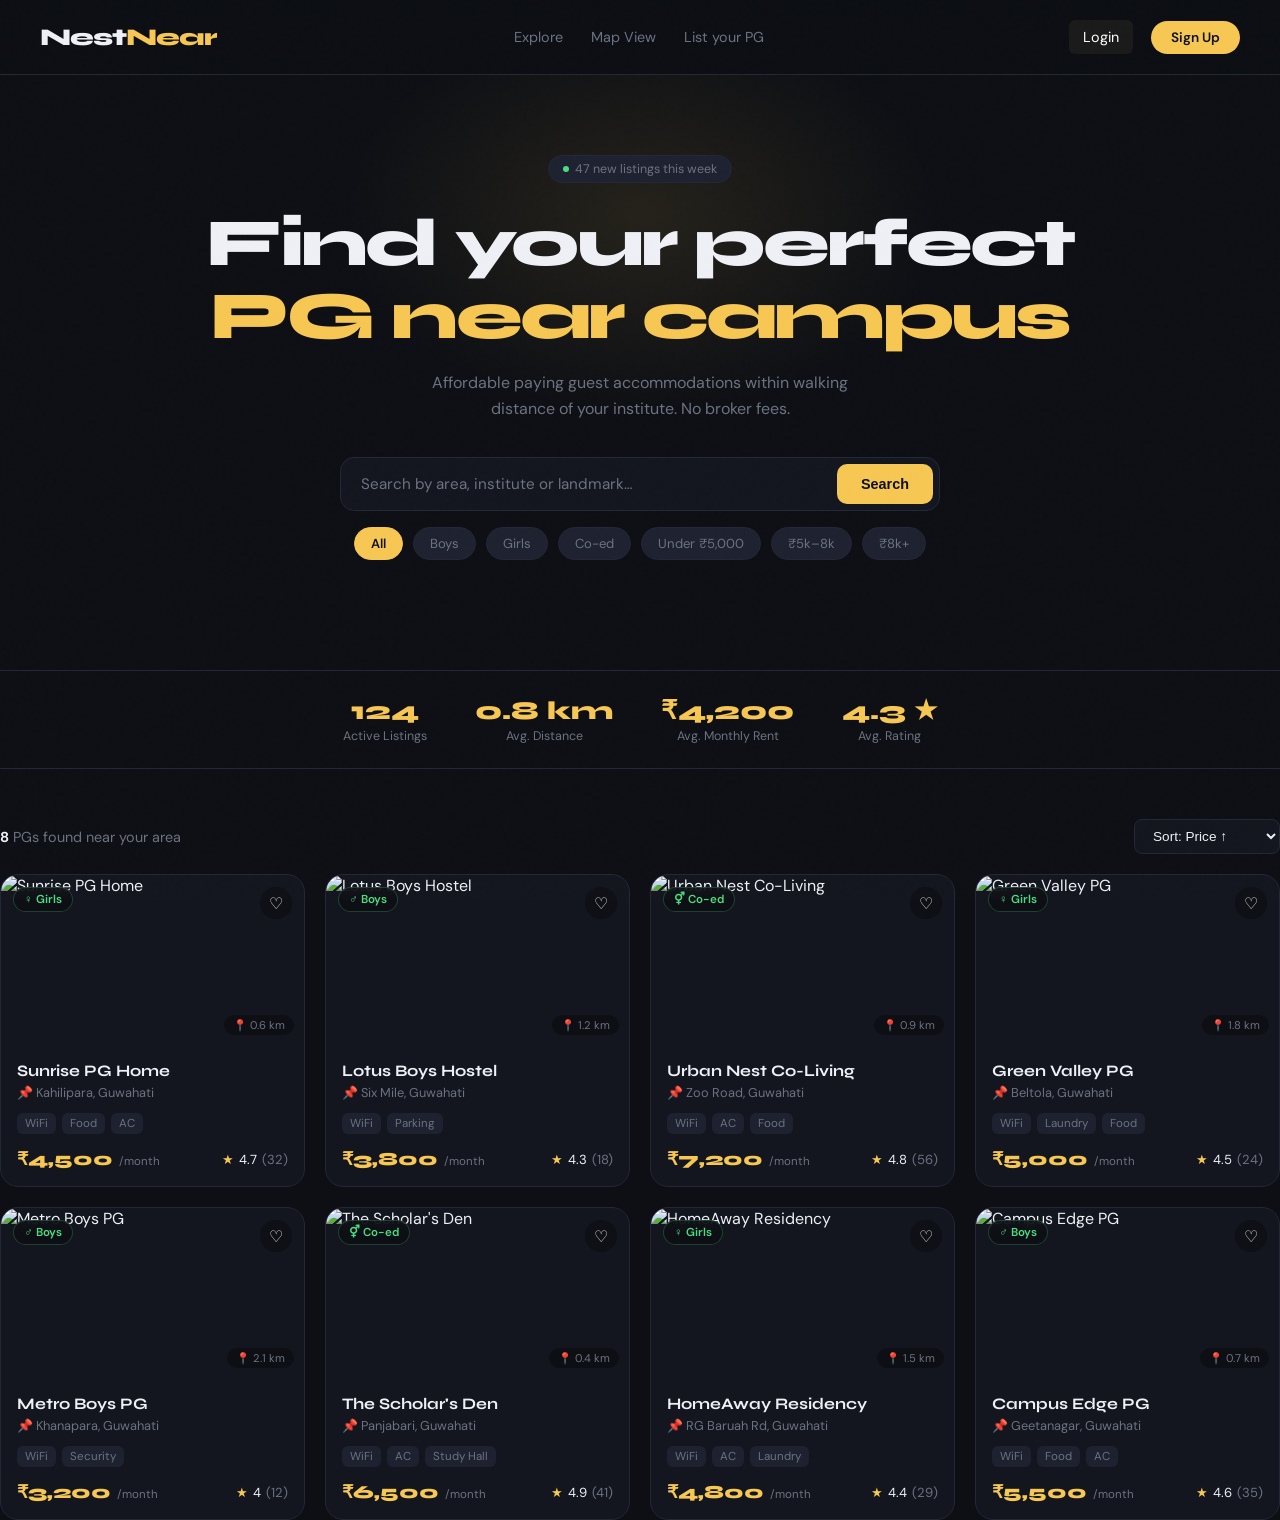
==== frontend/index.html @ 57459c99 "add frontend files" ====
<!DOCTYPE html>
<html lang="en">

<head>
  <meta charset="UTF-8" />
  <meta name="viewport" content="width=device-width, initial-scale=1.0" />
  <title>NestNear – PG Finder</title>
  <link
    href="https://fonts.googleapis.com/css2?family=Syne:wght@400;600;700;800&family=DM+Sans:wght@300;400;500&display=swap"
    rel="stylesheet" />
  <link rel="stylesheet" href="styles.css">
</head>
<link rel="stylesheet" href="https://unpkg.com/leaflet/dist/leaflet.css" />

<body>

  <!-- NAV -->
  <nav>
    <div class="logo">Nest<span>Near</span></div>
    <div class="nav-links">
      <a href="#" onclick="showListView(); return false;">Explore</a>
   <a href="#" onclick="showMapView(); return false;">Map View</a>
    <a href="create-pg.html">List your PG</a>
    </div>
    <!-- Auth section injected by JS -->
    <div id="nav-auth" class="nav-actions"></div>
  </nav>


  <!-- HERO -->
  <div class="hero">
    <div class="hero-glow"></div>
    <div class="hero-badge"><span class="dot"></span> 47 new listings this week</div>
    <h1>Find your perfect<br><em>PG near campus</em></h1>
    <p class="hero-sub">Affordable paying guest accommodations within walking distance of your institute. No broker
      fees.</p>

    <div class="search-bar">
      <input type="text" id="searchInput" placeholder="Search by area, institute or landmark…"
        oninput="filterCards()" />
      <button onclick="filterCards()">Search</button>
    </div>

    <div class="filters">
      <div class="filter-chip active" onclick="setFilter(this,'all')">All</div>
      <div class="filter-chip" onclick="setFilter(this,'boys')">Boys</div>
      <div class="filter-chip" onclick="setFilter(this,'girls')">Girls</div>
      <div class="filter-chip" onclick="setFilter(this,'co-ed')">Co-ed</div>
      <div class="filter-chip" onclick="setPriceFilter(this,'budget')">Under ₹5,000</div>
      <div class="filter-chip" onclick="setPriceFilter(this,'mid')">₹5k–8k</div>
      <div class="filter-chip" onclick="setPriceFilter(this,'premium')">₹8k+</div>
    </div>
  </div>

  <!-- STATS -->
  <div class="stats-bar">
    <div class="stat">
      <div class="stat-num">124</div>
      <div class="stat-label">Active Listings</div>
    </div>
    <div class="stat">
      <div class="stat-num">0.8 km</div>
      <div class="stat-label">Avg. Distance</div>
    </div>
    <div class="stat">
      <div class="stat-num">₹4,200</div>
      <div class="stat-label">Avg. Monthly Rent</div>
    </div>
    <div class="stat">
      <div class="stat-num">4.3 ★</div>
      <div class="stat-label">Avg. Rating</div>
    </div>
  </div>


    <!-- LISTINGS -->
    <div class="listings">
      <div class="listings-header">
        <div class="listings-count"><strong id="countLabel">8</strong> PGs found near your area</div>
        <select class="sort-select" onchange="sortCards(this.value)">
          <option value="price">Sort: Price ↑</option>
          <option value="rating">Sort: Rating ↓</option>
          <option value="distance">Sort: Distance ↑</option>
        </select>
      </div>
      <div class="grid" id="grid"></div>
    </div>
  </div>

  <!-- MODAL -->
  <div class="modal-overlay" id="modal" onclick="closeModal(event)">
    <div class="modal" id="modalContent">
      <div class="modal-hero">
        <img id="modalImg" class="modal-hero-img" src="" alt="" />
        <button class="modal-close" onclick="closeModalDirect()">✕</button>
      </div>
      <div class="modal-body">
        <div class="modal-title" id="modalName"></div>
        <div class="modal-loc" id="modalLoc"></div>
        <div class="modal-row" id="modalStats"></div>
        <div class="section-label">Amenities</div>
        <div class="amenities-grid" id="modalAmenities"></div>
        <div class="section-label">About</div>
        <p id="modalDesc" style="font-size:0.88rem;color:var(--muted);line-height:1.7;margin-bottom:22px;"></p>
        <div class="modal-cta">
          <button class="btn-primary" onclick="showToast('📞 Contact request sent!')">Contact Owner</button>
          <button class="btn-secondary" onclick="showToast('❤️ Saved to wishlist!')">Save</button>
        </div>
      </div>
    </div>
  </div>

  <!-- TOAST -->
  <div class="toast" id="toast">
    <span class="toast-icon" id="toastIcon">✅</span>
    <span id="toastMsg">Done!</span>
  </div>

  <script src="script.js"></script>
  <script src="https://unpkg.com/leaflet/dist/leaflet.js"></script>
</body>

</html>
---- frontend/styles.css ----
:root {
    --bg: #0d0f14;
    --card: #13161e;
    --card2: #181c26;
    --accent: #f7c753;
    --accent2: #ff6b4a;
    --text: #eef0f6;
    --muted: #6b7280;
    --border: #232736;
    --green: #4ade80;
    --tag-bg: #1e2230;
  }
  *, *::before, *::after { box-sizing: border-box; margin: 0; padding: 0; }
  html { scroll-behavior: smooth; }
  body {
    background: var(--bg);
    color: var(--text);
    font-family: 'DM Sans', sans-serif;
    min-height: 100vh;
    overflow-x: hidden;
  }

  /* NOISE OVERLAY */
  body::before {
    content:'';
    position: fixed;
    inset: 0;
    background-image: url("data:image/svg+xml,%3Csvg viewBox='0 0 256 256' xmlns='http://www.w3.org/2000/svg'%3E%3Cfilter id='n'%3E%3CfeTurbulence type='fractalNoise' baseFrequency='0.9' numOctaves='4' stitchTiles='stitch'/%3E%3C/filter%3E%3Crect width='100%25' height='100%25' filter='url(%23n)' opacity='0.04'/%3E%3C/svg%3E");
    pointer-events: none;
    z-index: 999;
    opacity: 0.4;
  }

  /* NAV */
  nav {
    display: flex;
    align-items: center;
    justify-content: space-between;
    padding: 20px 40px;
    border-bottom: 1px solid var(--border);
    position: sticky;
    top: 0;
    background: rgba(13,15,20,0.92);
    backdrop-filter: blur(14px);
    z-index: 100;
  }
  .logo {
    font-family: 'Syne', sans-serif;
    font-weight: 800;
    font-size: 1.5rem;
    letter-spacing: -0.04em;
  }
  .logo span { color: var(--accent); }
  .nav-links { display: flex; gap: 28px; align-items: center; }
  .nav-links a { color: var(--muted); text-decoration: none; font-size: 0.9rem; transition: color 0.2s; }
  .nav-links a:hover { color: var(--text); }
  .btn-nav {
    background: var(--accent);
    color: #0d0f14;
    padding: 8px 20px;
    border-radius: 100px;
    font-weight: 600;
    font-size: 0.85rem;
    cursor: pointer;
    border: none;
    transition: transform 0.15s, box-shadow 0.15s;
  }
  .btn-nav:hover { transform: translateY(-1px); box-shadow: 0 6px 24px rgba(247,199,83,0.3); }

  /* HERO */
  .hero {
    padding: 80px 40px 60px;
    text-align: center;
    position: relative;
  }
  .hero-glow {
    position: absolute;
    top: -60px; left: 50%;
    transform: translateX(-50%);
    width: 600px; height: 400px;
    background: radial-gradient(ellipse, rgba(247,199,83,0.1) 0%, transparent 70%);
    pointer-events: none;
  }
  .hero-badge {
    display: inline-flex;
    align-items: center;
    gap: 6px;
    background: var(--tag-bg);
    border: 1px solid var(--border);
    border-radius: 100px;
    padding: 5px 14px;
    font-size: 0.78rem;
    color: var(--muted);
    margin-bottom: 24px;
    animation: fadeUp 0.6s ease both;
  }
  .hero-badge .dot { width: 6px; height: 6px; background: var(--green); border-radius: 50%; }
  h1 {
    font-family: 'Syne', sans-serif;
    font-size: clamp(2.4rem, 6vw, 4.2rem);
    font-weight: 800;
    line-height: 1.08;
    letter-spacing: -0.04em;
    margin-bottom: 18px;
    animation: fadeUp 0.6s 0.1s ease both;
  }
  h1 em { color: var(--accent); font-style: normal; }
  .hero-sub {
    color: var(--muted);
    max-width: 480px;
    margin: 0 auto 36px;
    font-size: 1rem;
    line-height: 1.6;
    animation: fadeUp 0.6s 0.2s ease both;
  }

  /* SEARCH BAR */
  .search-bar {
    display: flex;
    gap: 0;
    max-width: 600px;
    margin: 0 auto 16px;
    background: var(--card);
    border: 1px solid var(--border);
    border-radius: 14px;
    overflow: hidden;
    animation: fadeUp 0.6s 0.3s ease both;
    box-shadow: 0 0 0 0 rgba(247,199,83,0);
    transition: box-shadow 0.3s;
  }
  .search-bar:focus-within {
    border-color: var(--accent);
    box-shadow: 0 0 0 3px rgba(247,199,83,0.15);
  }
  .search-bar input {
    flex: 1;
    background: transparent;
    border: none;
    outline: none;
    padding: 16px 20px;
    color: var(--text);
    font-family: 'DM Sans', sans-serif;
    font-size: 0.95rem;
  }
  .search-bar input::placeholder { color: var(--muted); }
  .search-bar button {
    background: var(--accent);
    border: none;
    padding: 12px 24px;
    margin: 6px;
    border-radius: 10px;
    cursor: pointer;
    font-weight: 600;
    font-size: 0.9rem;
    color: #0d0f14;
    transition: opacity 0.2s;
  }
  .search-bar button:hover { opacity: 0.85; }

  /* FILTERS */
  .filters {
    display: flex;
    gap: 10px;
    justify-content: center;
    flex-wrap: wrap;
    margin-bottom: 50px;
    animation: fadeUp 0.6s 0.4s ease both;
  }
  .filter-chip {
    background: var(--tag-bg);
    border: 1px solid var(--border);
    border-radius: 100px;
    padding: 7px 16px;
    font-size: 0.82rem;
    cursor: pointer;
    color: var(--muted);
    transition: all 0.2s;
    user-select: none;
  }
  .filter-chip:hover, .filter-chip.active {
    background: var(--accent);
    color: #0d0f14;
    border-color: var(--accent);
    font-weight: 600;
  }

  /* STATS BAR */
  .stats-bar {
    display: flex;
    justify-content: center;
    gap: 48px;
    padding: 24px 40px;
    border-top: 1px solid var(--border);
    border-bottom: 1px solid var(--border);
    margin-bottom: 50px;
    animation: fadeUp 0.6s 0.5s ease both;
  }
  .stat { text-align: center; }
  .stat-num {
    font-family: 'Syne', sans-serif;
    font-size: 1.6rem;
    font-weight: 800;
    color: var(--accent);
  }
  .stat-label { font-size: 0.78rem; color: var(--muted); margin-top: 2px; }

  /* MAIN LAYOUT */
  .main { display: flex; gap: 28px; padding: 0 40px 80px; max-width: 1300px; margin: 0 auto; }

  /* SIDEBAR */
  .sidebar {
    width: 260px;
    flex-shrink: 0;
  }
  .sidebar-card {
    background: var(--card);
    border: 1px solid var(--border);
    border-radius: 16px;
    padding: 22px;
    margin-bottom: 16px;
  }
  .sidebar-title {
    font-family: 'Syne', sans-serif;
    font-weight: 700;
    font-size: 0.85rem;
    text-transform: uppercase;
    letter-spacing: 0.08em;
    color: var(--muted);
    margin-bottom: 16px;
  }
  .range-track {
    height: 4px;
    background: var(--border);
    border-radius: 100px;
    margin: 10px 0 6px;
    position: relative;
  }
  .range-fill {
    position: absolute;
    left: 0; top: 0;
    height: 100%;
    width: 65%;
    background: var(--accent);
    border-radius: 100px;
  }
  input[type="range"] {
    width: 100%;
    accent-color: var(--accent);
    cursor: pointer;
  }
  .range-labels { display: flex; justify-content: space-between; font-size: 0.78rem; color: var(--muted); }
  .checkbox-group { display: flex; flex-direction: column; gap: 10px; }
  .check-item { display: flex; align-items: center; gap: 10px; cursor: pointer; font-size: 0.88rem; }
  .check-item input[type="checkbox"] { accent-color: var(--accent); width: 15px; height: 15px; cursor: pointer; }
  .check-item label { cursor: pointer; color: var(--text); }

  /* GRID */
  .listings { flex: 1; }
  .listings-header {
    display: flex;
    justify-content: space-between;
    align-items: center;
    margin-bottom: 20px;
  }
  .listings-count { font-size: 0.9rem; color: var(--muted); }
  .listings-count strong { color: var(--text); }
  .sort-select {
    background: var(--card);
    border: 1px solid var(--border);
    color: var(--text);
    padding: 8px 14px;
    border-radius: 8px;
    font-size: 0.85rem;
    outline: none;
    cursor: pointer;
  }

  .grid { display: grid; grid-template-columns: repeat(auto-fill, minmax(280px, 1fr)); gap: 20px; }

  /* CARDS */
  .pg-card {
    background: var(--card);
    border: 1px solid var(--border);
    border-radius: 18px;
    overflow: hidden;
    transition: transform 0.25s, border-color 0.25s, box-shadow 0.25s;
    cursor: pointer;
    animation: fadeUp 0.5s ease both;
  }
  .pg-card:hover {
    transform: translateY(-5px);
    border-color: rgba(247,199,83,0.35);
    box-shadow: 0 16px 48px rgba(0,0,0,0.4);
  }
  .card-img {
    height: 170px;
    position: relative;
    overflow: hidden;
  }
  .card-img-bg {
    width: 100%; height: 100%;
    object-fit: cover;
    transition: transform 0.4s;
  }
  .pg-card:hover .card-img-bg { transform: scale(1.06); }
  .card-badge {
    position: absolute;
    top: 12px; left: 12px;
    background: rgba(13,15,20,0.85);
    backdrop-filter: blur(6px);
    border-radius: 100px;
    padding: 4px 10px;
    font-size: 0.72rem;
    font-weight: 600;
    color: var(--green);
    border: 1px solid rgba(74,222,128,0.25);
  }
  .card-save {
    position: absolute;
    top: 12px; right: 12px;
    width: 32px; height: 32px;
    background: rgba(13,15,20,0.75);
    backdrop-filter: blur(6px);
    border-radius: 50%;
    display: flex; align-items: center; justify-content: center;
    font-size: 1rem;
    cursor: pointer;
    transition: background 0.2s, transform 0.2s;
  }
  .card-save:hover { background: var(--accent); transform: scale(1.1); }
  .card-dist {
    position: absolute;
    bottom: 10px; right: 10px;
    background: rgba(13,15,20,0.85);
    border-radius: 100px;
    padding: 3px 9px;
    font-size: 0.7rem;
    color: var(--muted);
  }
  .card-body { padding: 16px; }
  .card-name {
    font-family: 'Syne', sans-serif;
    font-weight: 700;
    font-size: 1rem;
    margin-bottom: 4px;
    white-space: nowrap;
    overflow: hidden;
    text-overflow: ellipsis;
  }
  .card-location { font-size: 0.8rem; color: var(--muted); margin-bottom: 12px; }
  .card-tags { display: flex; flex-wrap: wrap; gap: 6px; margin-bottom: 14px; }
  .tag {
    background: var(--tag-bg);
    border-radius: 6px;
    padding: 3px 8px;
    font-size: 0.72rem;
    color: var(--muted);
  }
  .card-footer { display: flex; align-items: center; justify-content: space-between; }
  .price {
    font-family: 'Syne', sans-serif;
    font-weight: 800;
    font-size: 1.15rem;
    color: var(--accent);
  }
  .price span { font-size: 0.72rem; font-weight: 400; color: var(--muted); font-family: 'DM Sans', sans-serif; }
  .rating { display: flex; align-items: center; gap: 5px; font-size: 0.82rem; }
  .stars { color: var(--accent); }

  /* MODAL */
  .modal-overlay {
    display: none;
    position: fixed; inset: 0;
    background: rgba(0,0,0,0.75);
    backdrop-filter: blur(8px);
    z-index: 200;
    align-items: center;
    justify-content: center;
    padding: 20px;
  }
  .modal-overlay.open { display: flex; }
  .modal {
    background: var(--card2);
    border: 1px solid var(--border);
    border-radius: 24px;
    max-width: 680px;
    width: 100%;
    max-height: 90vh;
    overflow-y: auto;
    animation: scaleIn 0.25s ease both;
  }
  .modal-hero {
    height: 240px;
    position: relative;
    overflow: hidden;
    border-radius: 24px 24px 0 0;
  }
  .modal-hero-img { width: 100%; height: 100%; object-fit: cover; }
  .modal-close {
    position: absolute; top: 16px; right: 16px;
    background: rgba(0,0,0,0.6);
    border: none; color: white;
    width: 36px; height: 36px;
    border-radius: 50%;
    cursor: pointer;
    font-size: 1.1rem;
    display: flex; align-items: center; justify-content: center;
    transition: background 0.2s;
  }
  .modal-close:hover { background: var(--accent2); }
  .modal-body { padding: 28px; }
  .modal-title { font-family: 'Syne', sans-serif; font-weight: 800; font-size: 1.5rem; margin-bottom: 6px; }
  .modal-loc { color: var(--muted); font-size: 0.9rem; margin-bottom: 20px; }
  .modal-row { display: flex; gap: 16px; margin-bottom: 24px; flex-wrap: wrap; }
  .modal-stat {
    background: var(--tag-bg);
    border: 1px solid var(--border);
    border-radius: 12px;
    padding: 14px 18px;
    flex: 1; min-width: 100px;
    text-align: center;
  }
  .modal-stat-val { font-family: 'Syne', sans-serif; font-weight: 700; font-size: 1.1rem; color: var(--accent); }
  .modal-stat-key { font-size: 0.75rem; color: var(--muted); margin-top: 3px; }
  .section-label { font-family: 'Syne', sans-serif; font-size: 0.82rem; font-weight: 700; letter-spacing: 0.07em; text-transform: uppercase; color: var(--muted); margin-bottom: 12px; }
  .amenities-grid { display: flex; flex-wrap: wrap; gap: 8px; margin-bottom: 24px; }
  .amenity {
    background: var(--tag-bg);
    border: 1px solid var(--border);
    border-radius: 8px;
    padding: 6px 12px;
    font-size: 0.82rem;
    display: flex; align-items: center; gap: 6px;
  }
  .modal-cta {
    display: flex; gap: 12px; margin-top: 8px;
  }
  .btn-primary {
    flex: 1;
    background: var(--accent);
    color: #0d0f14;
    border: none;
    padding: 14px;
    border-radius: 12px;
    font-weight: 700;
    font-size: 0.95rem;
    cursor: pointer;
    font-family: 'Syne', sans-serif;
    transition: opacity 0.2s, transform 0.15s;
  }
  .btn-primary:hover { opacity: 0.88; transform: translateY(-1px); }
  .btn-secondary {
    background: transparent;
    border: 1px solid var(--border);
    color: var(--text);
    padding: 14px 20px;
    border-radius: 12px;
    cursor: pointer;
    font-size: 0.9rem;
    transition: border-color 0.2s;
  }
  .btn-secondary:hover { border-color: var(--accent); }

  /* TOAST */
  .toast {
    position: fixed;
    bottom: 30px; right: 30px;
    background: var(--card);
    border: 1px solid var(--border);
    border-radius: 12px;
    padding: 14px 20px;
    font-size: 0.88rem;
    display: flex; align-items: center; gap: 10px;
    z-index: 500;
    transform: translateY(80px);
    opacity: 0;
    transition: all 0.35s cubic-bezier(0.34,1.56,0.64,1);
    pointer-events: none;
  }
  .toast.show { transform: translateY(0); opacity: 1; }
  .toast-icon { font-size: 1.1rem; }

  /* ANIMATIONS */
  @keyframes fadeUp {
    from { opacity: 0; transform: translateY(22px); }
    to { opacity: 1; transform: translateY(0); }
  }
  @keyframes scaleIn {
    from { opacity: 0; transform: scale(0.93); }
    to { opacity: 1; transform: scale(1); }
  }

  /* MOBILE */
  @media(max-width: 768px) {
    nav { padding: 14px 20px; }
    .hero { padding: 50px 20px 40px; }
    .stats-bar { gap: 24px; padding: 20px; }
    .main { flex-direction: column; padding: 0 20px 60px; }
    .sidebar { width: 100%; }
    .grid { grid-template-columns: 1fr; }
    .nav-links { display: none; }
  }
  .auth-container {
  width: 300px;
  margin: 100px auto;
  padding: 20px;
  background: #111;
  border-radius: 10px;
  color: white;
  text-align: center;
}

.auth-container input {
  width: 90%;
  padding: 8px;
  margin: 5px 0;
}

.auth-container button {
  padding: 10px;
  width: 100%;
  background: gold;
  border: none;
  cursor: pointer;
}

.nav-actions a,
.nav-actions button {
  background: #1a1a1a;
  color: white;
  padding: 8px 14px;
  margin-left: 8px;
  border-radius: 6px;
  text-decoration: none;
  border: none;
  cursor: pointer;
}

.nav-actions button:hover,
.nav-actions a:hover {
  background: #333;
}
/* ─── Navbar Auth ────────────────────────────────────────────── */
.nav-actions {
  display: flex;
  align-items: center;
  gap: 10px;
}

/* Ghost "Login" button — matches Explore / Map View link style but with a border */
.btn-nav-ghost {
  color: var(--muted);
  text-decoration: none;
  font-size: 0.9rem;
  padding: 8px 16px;
  border-radius: 100px;
  border: 1px solid var(--border);
  transition: color 0.2s, border-color 0.2s;
}
.btn-nav-ghost:hover {
  color: var(--text);
  border-color: var(--muted);
}

/* Solid "Sign Up" button — same as .btn-nav */
.nav-actions .btn-nav {
  background: var(--accent);
  color: #0d0f14;
  padding: 8px 20px;
  border-radius: 100px;
  font-weight: 600;
  font-size: 0.85rem;
  cursor: pointer;
  border: none;
  text-decoration: none;
  display: inline-flex;
  align-items: center;
  transition: transform 0.15s, box-shadow 0.15s, opacity 0.2s;
}
.nav-actions .btn-nav:hover {
  transform: translateY(-1px);
  box-shadow: 0 6px 24px rgba(247,199,83,0.3);
  opacity: 0.92;
}

/* Logged-in user pill */
.nav-user {
  display: flex;
  align-items: center;
  gap: 10px;
}

.nav-avatar {
  width: 32px;
  height: 32px;
  border-radius: 50%;
  background: var(--accent);
  color: #0d0f14;
  font-family: 'Syne', sans-serif;
  font-weight: 800;
  font-size: 0.85rem;
  display: flex;
  align-items: center;
  justify-content: center;
  flex-shrink: 0;
}

.nav-username {
  font-size: 0.88rem;
  color: var(--text);
  max-width: 120px;
  white-space: nowrap;
  overflow: hidden;
  text-overflow: ellipsis;
}

.btn-logout {
  background: transparent;
  border: 1px solid var(--border);
  color: var(--muted);
  padding: 7px 14px;
  border-radius: 100px;
  font-size: 0.82rem;
  cursor: pointer;
  font-family: 'DM Sans', sans-serif;
  transition: border-color 0.2s, color 0.2s;
}
.btn-logout:hover {
  border-color: var(--accent2);
  color: var(--accent2);
}

/* Hide username on small screens, keep avatar + logout */
@media (max-width: 768px) {
  .nav-username { display: none; }
  .btn-nav-ghost { display: none; }
}
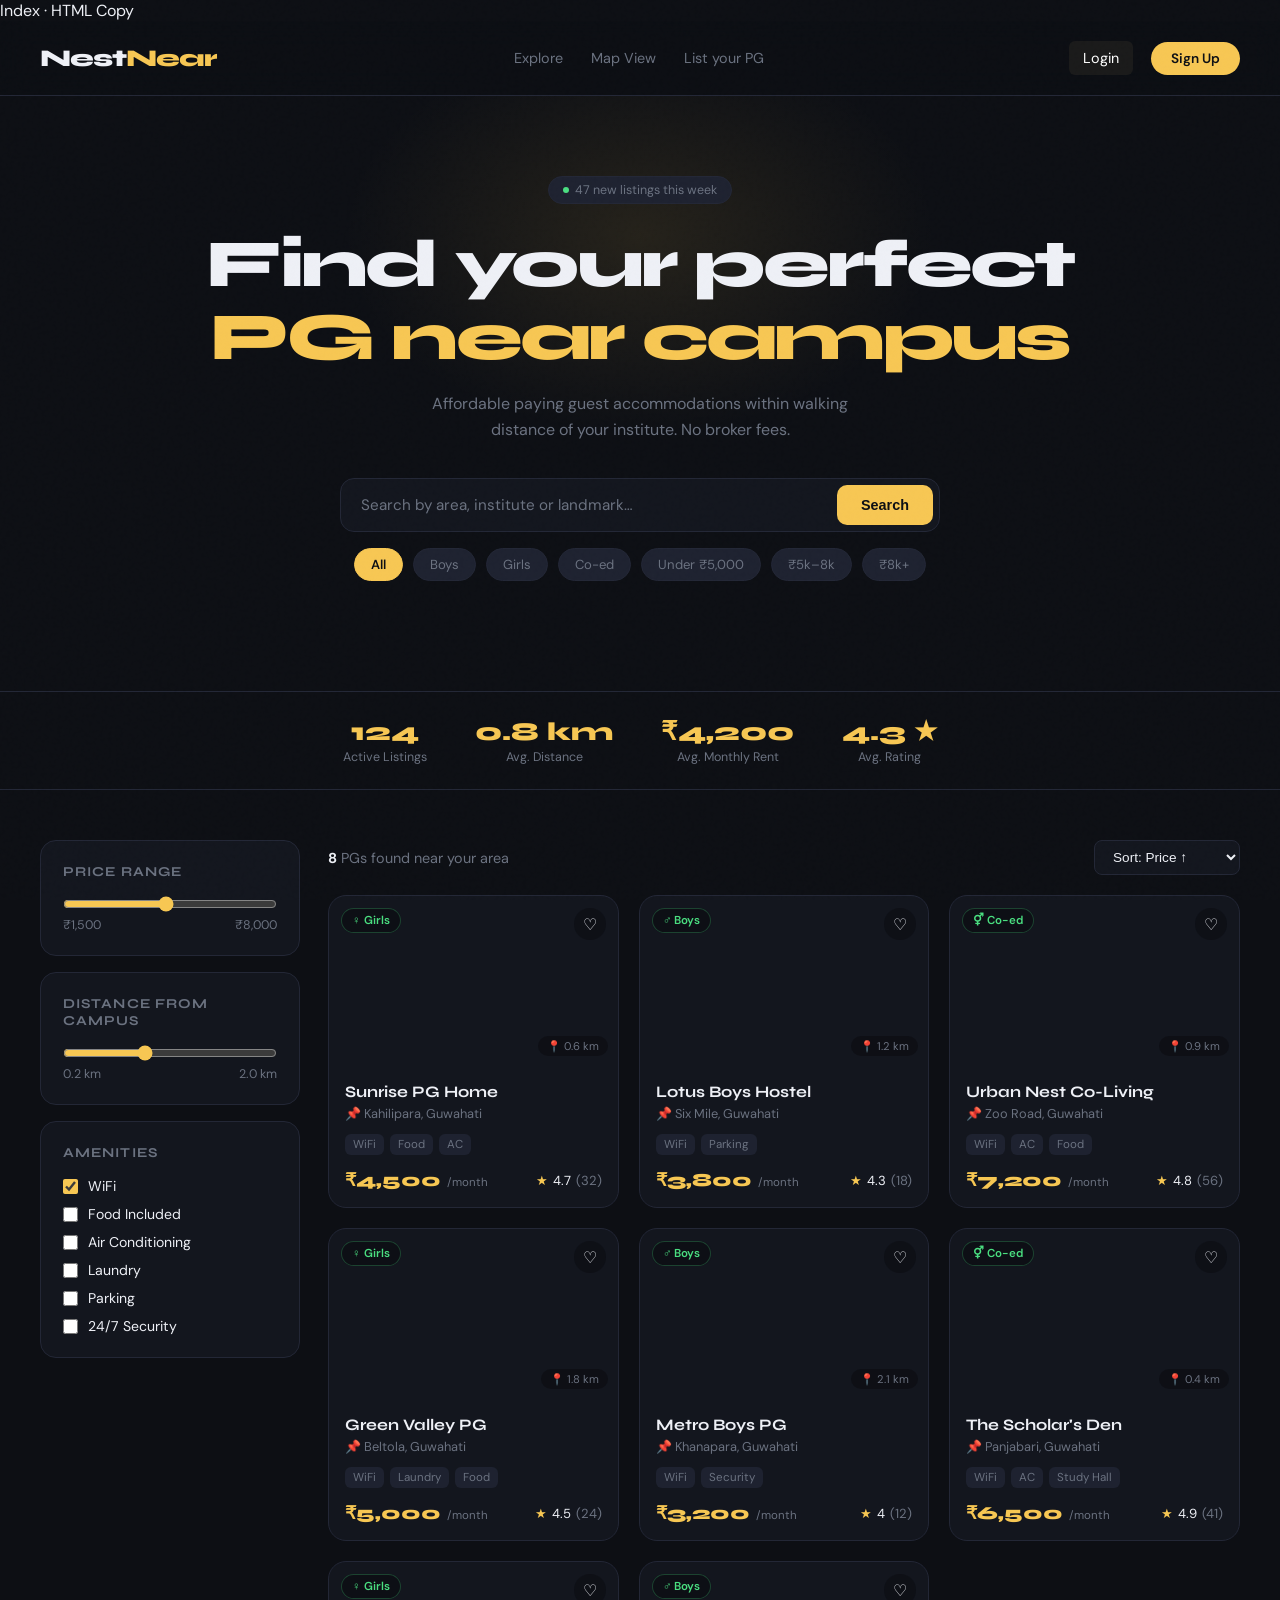
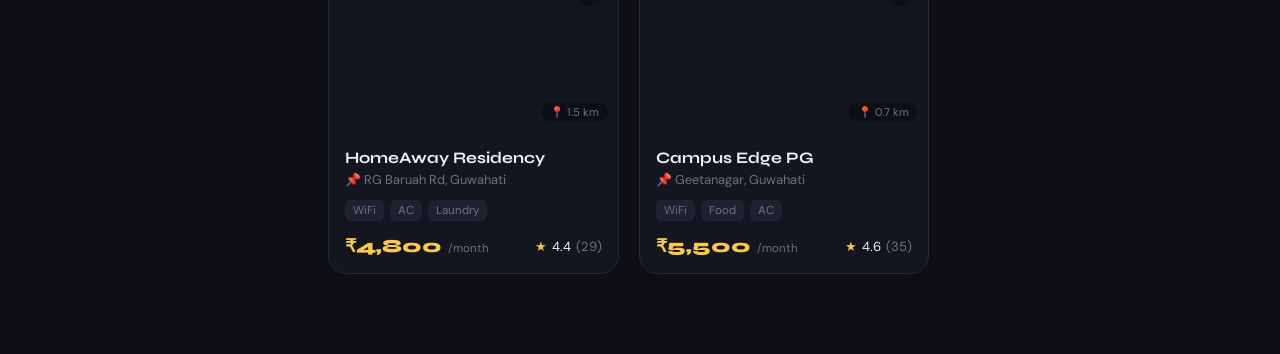
==== commit f469f155: "Update index.html" ====
--- a/frontend/index.html
+++ b/frontend/index.html
@@ -1,46 +1,45 @@
+<!DOCTYPE html>
+Index · HTML
+Copy
+
 <!DOCTYPE html>
 <html lang="en">
-
+ 
 <head>
   <meta charset="UTF-8" />
   <meta name="viewport" content="width=device-width, initial-scale=1.0" />
   <title>NestNear – PG Finder</title>
-  <link
-    href="https://fonts.googleapis.com/css2?family=Syne:wght@400;600;700;800&family=DM+Sans:wght@300;400;500&display=swap"
-    rel="stylesheet" />
+  <link href="https://fonts.googleapis.com/css2?family=Syne:wght@400;600;700;800&family=DM+Sans:wght@300;400;500&display=swap" rel="stylesheet" />
   <link rel="stylesheet" href="styles.css">
+  <!-- Leaflet CSS must be in <head> -->
+  <link rel="stylesheet" href="https://unpkg.com/leaflet/dist/leaflet.css" />
 </head>
-<link rel="stylesheet" href="https://unpkg.com/leaflet/dist/leaflet.css" />
-
+ 
 <body>
-
+ 
   <!-- NAV -->
   <nav>
     <div class="logo">Nest<span>Near</span></div>
     <div class="nav-links">
       <a href="#" onclick="showListView(); return false;">Explore</a>
-   <a href="#" onclick="showMapView(); return false;">Map View</a>
-    <a href="create-pg.html">List your PG</a>
+      <a href="#" onclick="showMapView(); return false;">Map View</a>
+      <a href="create-pg.html">List your PG</a>
     </div>
-    <!-- Auth section injected by JS -->
     <div id="nav-auth" class="nav-actions"></div>
   </nav>
-
-
+ 
   <!-- HERO -->
-  <div class="hero">
+  <div class="hero" id="heroSection">
     <div class="hero-glow"></div>
     <div class="hero-badge"><span class="dot"></span> 47 new listings this week</div>
     <h1>Find your perfect<br><em>PG near campus</em></h1>
-    <p class="hero-sub">Affordable paying guest accommodations within walking distance of your institute. No broker
-      fees.</p>
-
+    <p class="hero-sub">Affordable paying guest accommodations within walking distance of your institute. No broker fees.</p>
+ 
     <div class="search-bar">
-      <input type="text" id="searchInput" placeholder="Search by area, institute or landmark…"
-        oninput="filterCards()" />
+      <input type="text" id="searchInput" placeholder="Search by area, institute or landmark…" oninput="filterCards()" />
       <button onclick="filterCards()">Search</button>
     </div>
-
+ 
     <div class="filters">
       <div class="filter-chip active" onclick="setFilter(this,'all')">All</div>
       <div class="filter-chip" onclick="setFilter(this,'boys')">Boys</div>
@@ -51,28 +50,42 @@
       <div class="filter-chip" onclick="setPriceFilter(this,'premium')">₹8k+</div>
     </div>
   </div>
-
+ 
   <!-- STATS -->
-  <div class="stats-bar">
-    <div class="stat">
-      <div class="stat-num">124</div>
-      <div class="stat-label">Active Listings</div>
-    </div>
-    <div class="stat">
-      <div class="stat-num">0.8 km</div>
-      <div class="stat-label">Avg. Distance</div>
-    </div>
-    <div class="stat">
-      <div class="stat-num">₹4,200</div>
-      <div class="stat-label">Avg. Monthly Rent</div>
-    </div>
-    <div class="stat">
-      <div class="stat-num">4.3 ★</div>
-      <div class="stat-label">Avg. Rating</div>
-    </div>
+  <div class="stats-bar" id="statsSection">
+    <div class="stat"><div class="stat-num">124</div><div class="stat-label">Active Listings</div></div>
+    <div class="stat"><div class="stat-num">0.8 km</div><div class="stat-label">Avg. Distance</div></div>
+    <div class="stat"><div class="stat-num">₹4,200</div><div class="stat-label">Avg. Monthly Rent</div></div>
+    <div class="stat"><div class="stat-num">4.3 ★</div><div class="stat-label">Avg. Rating</div></div>
   </div>
-
-
+ 
+  <!-- MAIN -->
+  <div class="main" id="mainSection">
+    <!-- SIDEBAR -->
+    <aside class="sidebar">
+      <div class="sidebar-card">
+        <div class="sidebar-title">Price Range</div>
+        <input type="range" min="1500" max="15000" value="8000" oninput="updateRange(this)" />
+        <div class="range-labels"><span>₹1,500</span><span id="rangeVal">₹8,000</span></div>
+      </div>
+      <div class="sidebar-card">
+        <div class="sidebar-title">Distance from Campus</div>
+        <input type="range" min="0.2" max="5" step="0.1" value="2" oninput="updateDist(this)" />
+        <div class="range-labels"><span>0.2 km</span><span id="distVal">2.0 km</span></div>
+      </div>
+      <div class="sidebar-card">
+        <div class="sidebar-title">Amenities</div>
+        <div class="checkbox-group">
+          <div class="check-item"><input type="checkbox" id="wifi" checked /><label for="wifi">WiFi</label></div>
+          <div class="check-item"><input type="checkbox" id="food" /><label for="food">Food Included</label></div>
+          <div class="check-item"><input type="checkbox" id="ac" /><label for="ac">Air Conditioning</label></div>
+          <div class="check-item"><input type="checkbox" id="laundry" /><label for="laundry">Laundry</label></div>
+          <div class="check-item"><input type="checkbox" id="parking" /><label for="parking">Parking</label></div>
+          <div class="check-item"><input type="checkbox" id="security" /><label for="security">24/7 Security</label></div>
+        </div>
+      </div>
+    </aside>
+ 
     <!-- LISTINGS -->
     <div class="listings">
       <div class="listings-header">
@@ -86,7 +99,10 @@
       <div class="grid" id="grid"></div>
     </div>
   </div>
-
+ 
+  <!-- MAP VIEW — hidden by default -->
+  <div id="map" style="display:none; height:calc(100vh - 70px); width:100%;"></div>
+ 
   <!-- MODAL -->
   <div class="modal-overlay" id="modal" onclick="closeModal(event)">
     <div class="modal" id="modalContent">
@@ -102,22 +118,23 @@
         <div class="amenities-grid" id="modalAmenities"></div>
         <div class="section-label">About</div>
         <p id="modalDesc" style="font-size:0.88rem;color:var(--muted);line-height:1.7;margin-bottom:22px;"></p>
-        <div class="modal-cta">
+        <div class="modal-cta" id="modalCta">
           <button class="btn-primary" onclick="showToast('📞 Contact request sent!')">Contact Owner</button>
           <button class="btn-secondary" onclick="showToast('❤️ Saved to wishlist!')">Save</button>
         </div>
       </div>
     </div>
   </div>
-
+ 
   <!-- TOAST -->
   <div class="toast" id="toast">
     <span class="toast-icon" id="toastIcon">✅</span>
     <span id="toastMsg">Done!</span>
   </div>
-
+ 
+  <!-- Leaflet JS must load BEFORE script.js -->
+  <script src="https://unpkg.com/leaflet/dist/leaflet.js"></script>
   <script src="script.js"></script>
-  <script src="https://unpkg.com/leaflet/dist/leaflet.js"></script>
 </body>
-
+ 
 </html>
--- a/frontend/styles.css
+++ b/frontend/styles.css
@@ -539,99 +539,496 @@
 .nav-actions button:hover,
 .nav-actions a:hover {
   background: #333;
-}
-/* ─── Navbar Auth ────────────────────────────────────────────── */
-.nav-actions {
-  display: flex;
-  align-items: center;
-  gap: 10px;
-}
-
-/* Ghost "Login" button — matches Explore / Map View link style but with a border */
-.btn-nav-ghost {
-  color: var(--muted);
-  text-decoration: none;
-  font-size: 0.9rem;
-  padding: 8px 16px;
-  border-radius: 100px;
-  border: 1px solid var(--border);
-  transition: color 0.2s, border-color 0.2s;
-}
-.btn-nav-ghost:hover {
-  color: var(--text);
-  border-color: var(--muted);
-}
-
-/* Solid "Sign Up" button — same as .btn-nav */
-.nav-actions .btn-nav {
-  background: var(--accent);
-  color: #0d0f14;
-  padding: 8px 20px;
-  border-radius: 100px;
-  font-weight: 600;
-  font-size: 0.85rem;
-  cursor: pointer;
-  border: none;
-  text-decoration: none;
-  display: inline-flex;
-  align-items: center;
-  transition: transform 0.15s, box-shadow 0.15s, opacity 0.2s;
-}
-.nav-actions .btn-nav:hover {
-  transform: translateY(-1px);
-  box-shadow: 0 6px 24px rgba(247,199,83,0.3);
-  opacity: 0.92;
-}
-
-/* Logged-in user pill */
-.nav-user {
-  display: flex;
-  align-items: center;
-  gap: 10px;
-}
-
-.nav-avatar {
-  width: 32px;
-  height: 32px;
-  border-radius: 50%;
-  background: var(--accent);
-  color: #0d0f14;
-  font-family: 'Syne', sans-serif;
-  font-weight: 800;
-  font-size: 0.85rem;
-  display: flex;
-  align-items: center;
-  justify-content: center;
-  flex-shrink: 0;
-}
-
-.nav-username {
-  font-size: 0.88rem;
-  color: var(--text);
-  max-width: 120px;
-  white-space: nowrap;
-  overflow: hidden;
-  text-overflow: ellipsis;
-}
-
-.btn-logout {
-  background: transparent;
-  border: 1px solid var(--border);
-  color: var(--muted);
-  padding: 7px 14px;
-  border-radius: 100px;
-  font-size: 0.82rem;
-  cursor: pointer;
-  font-family: 'DM Sans', sans-serif;
-  transition: border-color 0.2s, color 0.2s;
-}
-.btn-logout:hover {
-  border-color: var(--accent2);
-  color: var(--accent2);
-}
-
-/* Hide username on small screens, keep avatar + logout */
-@media (max-width: 768px) {
-  .nav-username { display: none; }
-  .btn-nav-ghost { display: none; }
-}
+}
+/* ─── Navbar Auth ────────────────────────────────────────────── */
+.nav-actions {
+  display: flex;
+  align-items: center;
+  gap: 10px;
+}
+
+/* Ghost "Login" button — matches Explore / Map View link style but with a border */
+.btn-nav-ghost {
+  color: var(--muted);
+  text-decoration: none;
+  font-size: 0.9rem;
+  padding: 8px 16px;
+  border-radius: 100px;
+  border: 1px solid var(--border);
+  transition: color 0.2s, border-color 0.2s;
+}
+.btn-nav-ghost:hover {
+  color: var(--text);
+  border-color: var(--muted);
+}
+
+/* Solid "Sign Up" button — same as .btn-nav */
+.nav-actions .btn-nav {
+  background: var(--accent);
+  color: #0d0f14;
+  padding: 8px 20px;
+  border-radius: 100px;
+  font-weight: 600;
+  font-size: 0.85rem;
+  cursor: pointer;
+  border: none;
+  text-decoration: none;
+  display: inline-flex;
+  align-items: center;
+  transition: transform 0.15s, box-shadow 0.15s, opacity 0.2s;
+}
+.nav-actions .btn-nav:hover {
+  transform: translateY(-1px);
+  box-shadow: 0 6px 24px rgba(247,199,83,0.3);
+  opacity: 0.92;
+}
+
+/* Logged-in user pill */
+.nav-user {
+  display: flex;
+  align-items: center;
+  gap: 10px;
+}
+
+.nav-avatar {
+  width: 32px;
+  height: 32px;
+  border-radius: 50%;
+  background: var(--accent);
+  color: #0d0f14;
+  font-family: 'Syne', sans-serif;
+  font-weight: 800;
+  font-size: 0.85rem;
+  display: flex;
+  align-items: center;
+  justify-content: center;
+  flex-shrink: 0;
+}
+
+.nav-username {
+  font-size: 0.88rem;
+  color: var(--text);
+  max-width: 120px;
+  white-space: nowrap;
+  overflow: hidden;
+  text-overflow: ellipsis;
+}
+
+.btn-logout {
+  background: transparent;
+  border: 1px solid var(--border);
+  color: var(--muted);
+  padding: 7px 14px;
+  border-radius: 100px;
+  font-size: 0.82rem;
+  cursor: pointer;
+  font-family: 'DM Sans', sans-serif;
+  transition: border-color 0.2s, color 0.2s;
+}
+.btn-logout:hover {
+  border-color: var(--accent2);
+  color: var(--accent2);
+}
+
+/* Hide username on small screens, keep avatar + logout */
+@media (max-width: 768px) {
+  .nav-username { display: none; }
+  .btn-nav-ghost { display: none; }
+}
+/* ── Page layout ── */
+    .create-page {
+      min-height: 100vh;
+      padding: 48px 20px 80px;
+      display: flex;
+      flex-direction: column;
+      align-items: center;
+      position: relative;
+    }
+
+    /* Ambient accent glow */
+    .create-page::before {
+      content: '';
+      position: fixed;
+      top: 0; left: 50%;
+      transform: translateX(-50%);
+      width: 700px; height: 400px;
+      background: radial-gradient(ellipse, rgba(247,199,83,0.07) 0%, transparent 70%);
+      pointer-events: none;
+      z-index: 0;
+    }
+
+    /* ── Page header ── */
+    .page-header {
+      text-align: center;
+      margin-bottom: 40px;
+      position: relative;
+      z-index: 1;
+      animation: fadeUp 0.5s ease both;
+    }
+
+    .page-badge {
+      display: inline-flex;
+      align-items: center;
+      gap: 6px;
+      background: var(--tag-bg);
+      border: 1px solid var(--border);
+      border-radius: 100px;
+      padding: 5px 14px;
+      font-size: 0.78rem;
+      color: var(--muted);
+      margin-bottom: 18px;
+    }
+    .page-badge .dot { width: 6px; height: 6px; background: var(--accent); border-radius: 50%; }
+
+    .page-title {
+      font-family: 'Syne', sans-serif;
+      font-weight: 800;
+      font-size: clamp(1.9rem, 4vw, 2.8rem);
+      letter-spacing: -0.04em;
+      line-height: 1.1;
+      margin-bottom: 10px;
+    }
+    .page-title em { color: var(--accent); font-style: normal; }
+
+    .page-sub {
+      color: var(--muted);
+      font-size: 0.95rem;
+      line-height: 1.6;
+    }
+
+    /* ── Form card ── */
+    .form-card {
+      background: var(--card);
+      border: 1px solid var(--border);
+      border-radius: 24px;
+      padding: 40px 44px;
+      width: 100%;
+      max-width: 680px;
+      position: relative;
+      z-index: 1;
+      animation: scaleIn 0.4s ease both;
+    }
+
+    /* ── Section dividers ── */
+    .form-section {
+      margin-bottom: 32px;
+    }
+    .form-section-label {
+      font-family: 'Syne', sans-serif;
+      font-size: 0.75rem;
+      font-weight: 700;
+      letter-spacing: 0.1em;
+      text-transform: uppercase;
+      color: var(--muted);
+      margin-bottom: 18px;
+      padding-bottom: 10px;
+      border-bottom: 1px solid var(--border);
+    }
+
+    /* ── Field groups ── */
+    .form-row {
+      display: grid;
+      grid-template-columns: 1fr 1fr;
+      gap: 16px; 
+    }
+
+    .form-group {
+      margin-bottom: 18px;
+    }
+    .form-group:last-child { margin-bottom: 0; }
+
+    .form-label {
+      display: block;
+      font-family: 'Syne', sans-serif;
+      font-size: 0.75rem;
+      font-weight: 600;
+      color: var(--muted);
+      text-transform: uppercase;
+      letter-spacing: 0.07em;
+      margin-bottom: 8px;
+    }
+
+    .form-input,
+    .form-select,
+    .form-textarea {
+      width: 100%;
+      background: var(--card2);
+      border: 1px solid var(--border);
+      border-radius: 12px;
+      padding: 13px 16px;
+      color: var(--text);
+      font-family: 'DM Sans', sans-serif;
+      font-size: 0.95rem;
+      outline: none;
+      transition: border-color 0.25s, box-shadow 0.25s;
+      appearance: none;
+      -webkit-appearance: none;
+    }
+    .form-input::placeholder,
+    .form-textarea::placeholder { color: var(--muted); }
+    .form-input:focus,
+    .form-select:focus,
+    .form-textarea:focus {
+      border-color: var(--accent);
+      box-shadow: 0 0 0 3px rgba(247,199,83,0.12);
+    }
+
+    /* Select with custom arrow */
+    .select-wrap {
+      position: relative;
+    }
+    .select-wrap::after {
+      content: '▾';
+      position: absolute;
+      right: 14px; top: 50%;
+      transform: translateY(-50%);
+      color: var(--muted);
+      font-size: 0.85rem;
+      pointer-events: none;
+    }
+    .form-select {
+      cursor: pointer;
+      padding-right: 38px;
+    }
+    .form-select option { background: var(--card2); }
+
+    /* Textarea */
+    .form-textarea {
+      resize: vertical;
+      min-height: 110px;
+      line-height: 1.6;
+    }
+
+    /* Input with prefix icon */
+    .input-wrap {
+      position: relative;
+    }
+    .input-prefix {
+      position: absolute;
+      left: 14px; top: 50%;
+      transform: translateY(-50%);
+      color: var(--muted);
+      font-size: 0.9rem;
+      pointer-events: none;
+    }
+    .input-wrap .form-input { padding-left: 32px; }
+
+    /* Validation error */
+    .error-msg {
+      color: #ff6b4a;
+      font-size: 0.8rem;
+      margin-top: 5px;
+      display: none;
+    }
+    .error-msg.show { display: block; }
+
+    /* ── Gender pills ── */
+    .gender-group {
+      display: flex;
+      gap: 10px;
+    }
+    .gender-pill {
+      flex: 1;
+      text-align: center;
+      padding: 11px 8px;
+      border: 1px solid var(--border);
+      border-radius: 12px;
+      cursor: pointer;
+      font-size: 0.88rem;
+      color: var(--muted);
+      background: var(--card2);
+      transition: all 0.2s;
+      user-select: none;
+    }
+    .gender-pill:hover { border-color: var(--muted); color: var(--text); }
+    .gender-pill.selected {
+      background: rgba(247,199,83,0.12);
+      border-color: var(--accent);
+      color: var(--accent);
+      font-weight: 600;
+    }
+
+    /* ── Submit button ── */
+    .btn-submit {
+      width: 100%;
+      background: var(--accent);
+      color: #0d0f14;
+      border: none;
+      padding: 16px;
+      border-radius: 14px;
+      font-weight: 700;
+      font-size: 1rem;
+      cursor: pointer;
+      font-family: 'Syne', sans-serif;
+      letter-spacing: 0.01em;
+      margin-top: 8px;
+      transition: opacity 0.2s, transform 0.15s, box-shadow 0.2s;
+      display: flex;
+      align-items: center;
+      justify-content: center;
+      gap: 8px;
+    }
+    .btn-submit:hover {
+      opacity: 0.9;
+      transform: translateY(-2px);
+      box-shadow: 0 10px 32px rgba(247,199,83,0.28);
+    }
+    .btn-submit:active { transform: translateY(0); }
+    .btn-submit.loading {
+      opacity: 0.65;
+      cursor: not-allowed;
+      pointer-events: none;
+    }
+
+    /* ── Divider ── */
+    .form-divider {
+      height: 1px;
+      background: var(--border);
+      margin: 28px 0;
+    }
+
+    /* ── Auth guard banner ── */
+    .auth-guard {
+      display: none;
+      background: rgba(255, 107, 74, 0.08);
+      border: 1px solid rgba(255, 107, 74, 0.25);
+      border-radius: 12px;
+      padding: 14px 18px;
+      font-size: 0.88rem;
+      color: #ff6b4a;
+      margin-bottom: 24px;
+      align-items: center;
+      gap: 10px;
+    }
+    .auth-guard.show { display: flex; }
+    .auth-guard a { color: var(--accent); text-decoration: none; font-weight: 600; }
+    .auth-guard a:hover { text-decoration: underline; }
+
+    /* ── Tip box ── */
+    .tip-box {
+      background: rgba(247,199,83,0.06);
+      border: 1px solid rgba(247,199,83,0.18);
+      border-radius: 12px;
+      padding: 14px 18px;
+      font-size: 0.83rem;
+      color: var(--muted);
+      line-height: 1.6;
+      margin-top: 24px;
+    }
+    .tip-box strong { color: var(--accent); }
+  /* ── Photo Upload Zone ── */
+    .photo-drop-zone {
+      border: 2px dashed var(--border);
+      border-radius: 16px;
+      padding: 36px 24px;
+      text-align: center;
+      cursor: pointer;
+      transition: border-color 0.25s, background 0.25s;
+      background: var(--card2);
+      position: relative;
+    }
+    .photo-drop-zone:hover,
+    .photo-drop-zone.drag-over {
+      border-color: var(--accent);
+      background: rgba(247,199,83,0.04);
+    }
+    .photo-drop-zone.drag-over {
+      box-shadow: 0 0 0 4px rgba(247,199,83,0.1);
+    }
+    .drop-icon {
+      font-size: 2.2rem;
+      margin-bottom: 12px;
+      display: block;
+      line-height: 1;
+    }
+    .drop-title {
+      font-family: 'Syne', sans-serif;
+      font-weight: 700;
+      font-size: 0.95rem;
+      margin-bottom: 6px;
+      color: var(--text);
+    }
+    .drop-sub {
+      font-size: 0.8rem;
+      color: var(--muted);
+      margin-bottom: 16px;
+      line-height: 1.5;
+    }
+    .drop-btn {
+      display: inline-flex;
+      align-items: center;
+      gap: 6px;
+      background: var(--tag-bg);
+      border: 1px solid var(--border);
+      border-radius: 100px;
+      padding: 8px 18px;
+      font-size: 0.82rem;
+      color: var(--text);
+      cursor: pointer;
+      transition: border-color 0.2s, color 0.2s;
+      font-family: 'DM Sans', sans-serif;
+    }
+    .drop-btn:hover { border-color: var(--accent); color: var(--accent); }
+    #photoFileInput { display: none; }
+ 
+    /* Preview grid */
+    .photo-preview-grid {
+      display: grid;
+      grid-template-columns: repeat(auto-fill, minmax(110px, 1fr));
+      gap: 10px;
+      margin-top: 16px;
+    }
+    .preview-item {
+      position: relative;
+      border-radius: 10px;
+      overflow: hidden;
+      aspect-ratio: 1;
+      background: var(--card2);
+      border: 1px solid var(--border);
+      animation: scaleIn 0.2s ease both;
+    }
+    .preview-item img {
+      width: 100%; height: 100%;
+      object-fit: cover;
+      display: block;
+    }
+    .preview-remove {
+      position: absolute;
+      top: 5px; right: 5px;
+      background: rgba(0,0,0,0.7);
+      border: none;
+      color: white;
+      width: 22px; height: 22px;
+      border-radius: 50%;
+      cursor: pointer;
+      font-size: 0.7rem;
+      display: flex; align-items: center; justify-content: center;
+      transition: background 0.2s;
+      line-height: 1;
+    }
+    .preview-remove:hover { background: var(--accent2); }
+    .preview-badge {
+      position: absolute;
+      bottom: 5px; left: 5px;
+      background: var(--accent);
+      color: #0d0f14;
+      font-size: 0.6rem;
+      font-weight: 700;
+      font-family: 'Syne', sans-serif;
+      padding: 2px 6px;
+      border-radius: 4px;
+    }
+    .photo-count-label {
+      font-size: 0.78rem;
+      color: var(--muted);
+      margin-top: 10px;
+      text-align: right;
+    }
+    .photo-count-label span { color: var(--accent); font-weight: 600; }
+
+    /* ── Responsive ── */
+    @media (max-width: 600px) {
+      .form-card { padding: 28px 22px; }
+      .form-row { grid-template-columns: 1fr; }
+      .page-title { font-size: 1.8rem; }
+    }
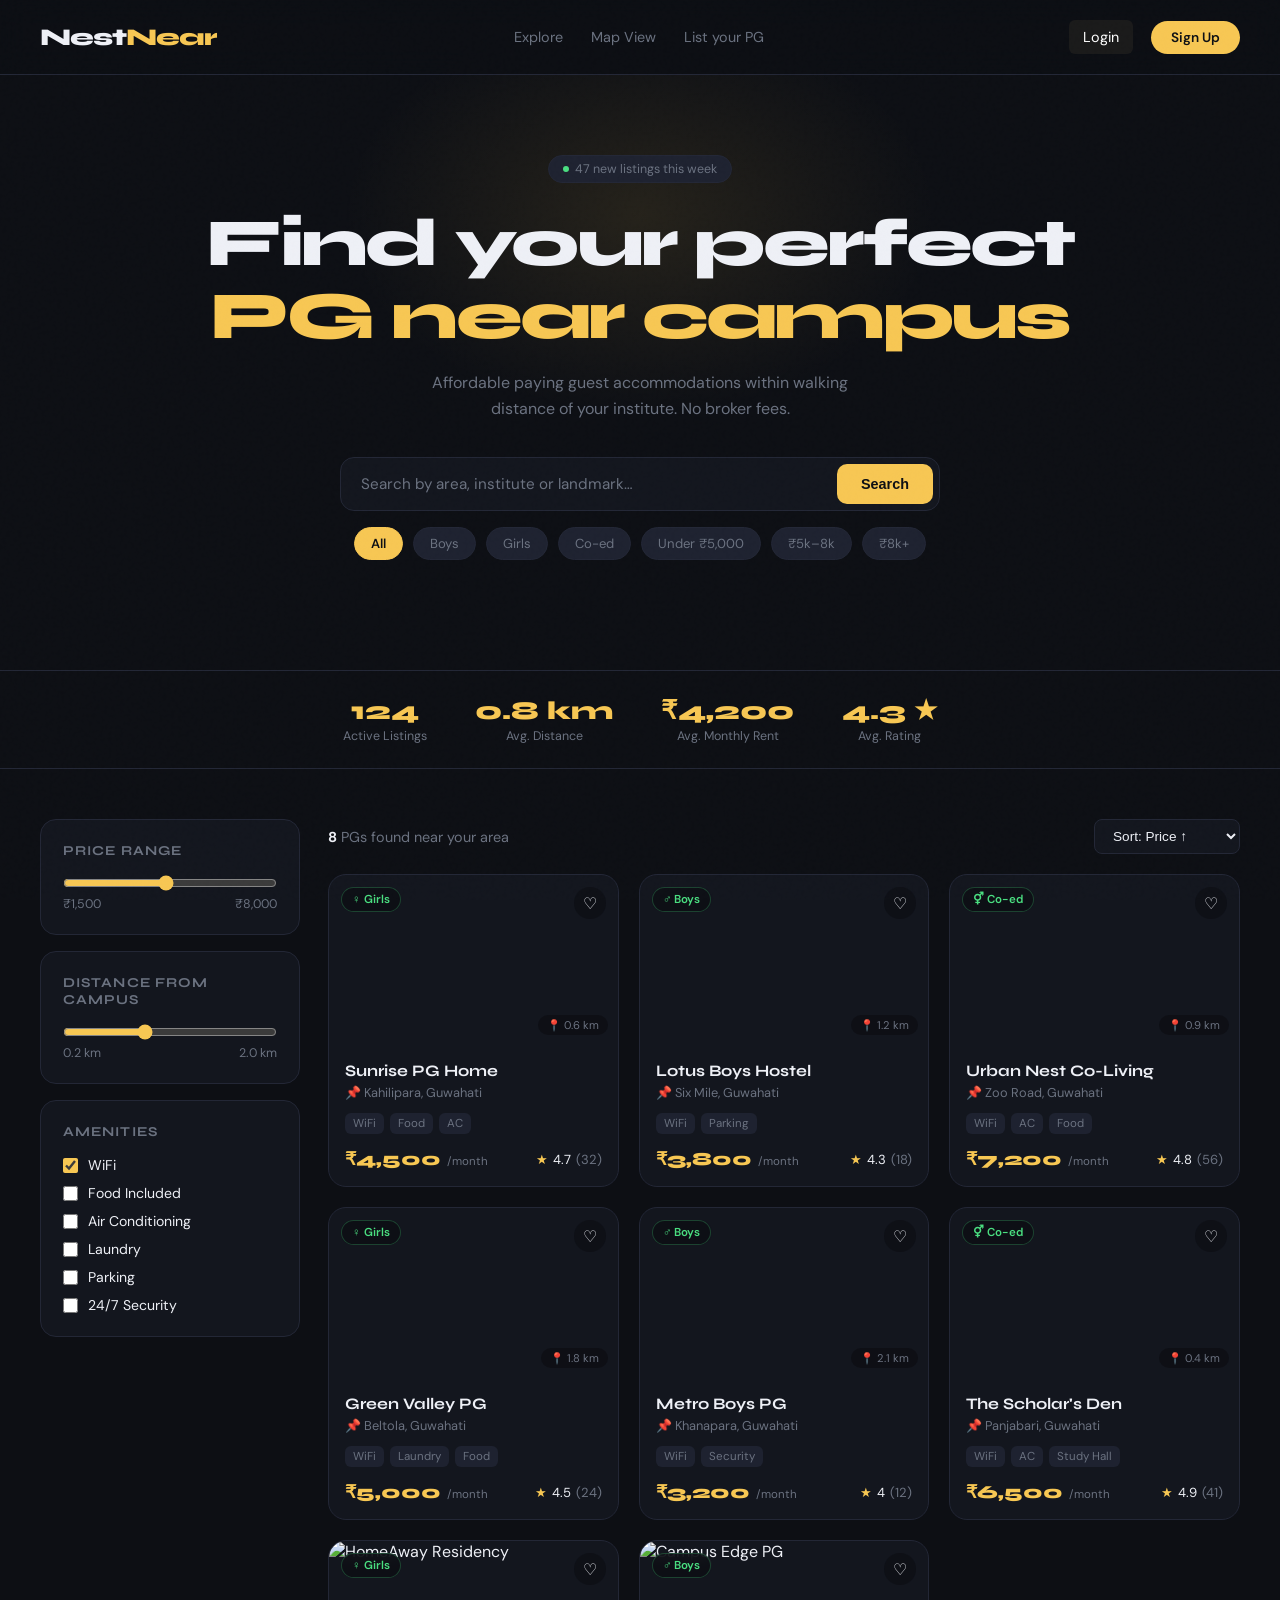
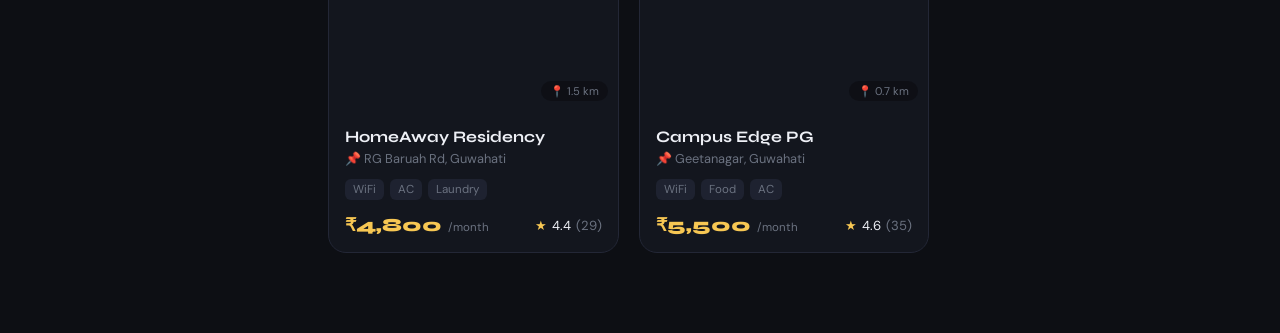
==== commit 169f7e90: "Update index.html" ====
--- a/frontend/index.html
+++ b/frontend/index.html
@@ -1,7 +1,3 @@
-<!DOCTYPE html>
-Index · HTML
-Copy
-
 <!DOCTYPE html>
 <html lang="en">
  
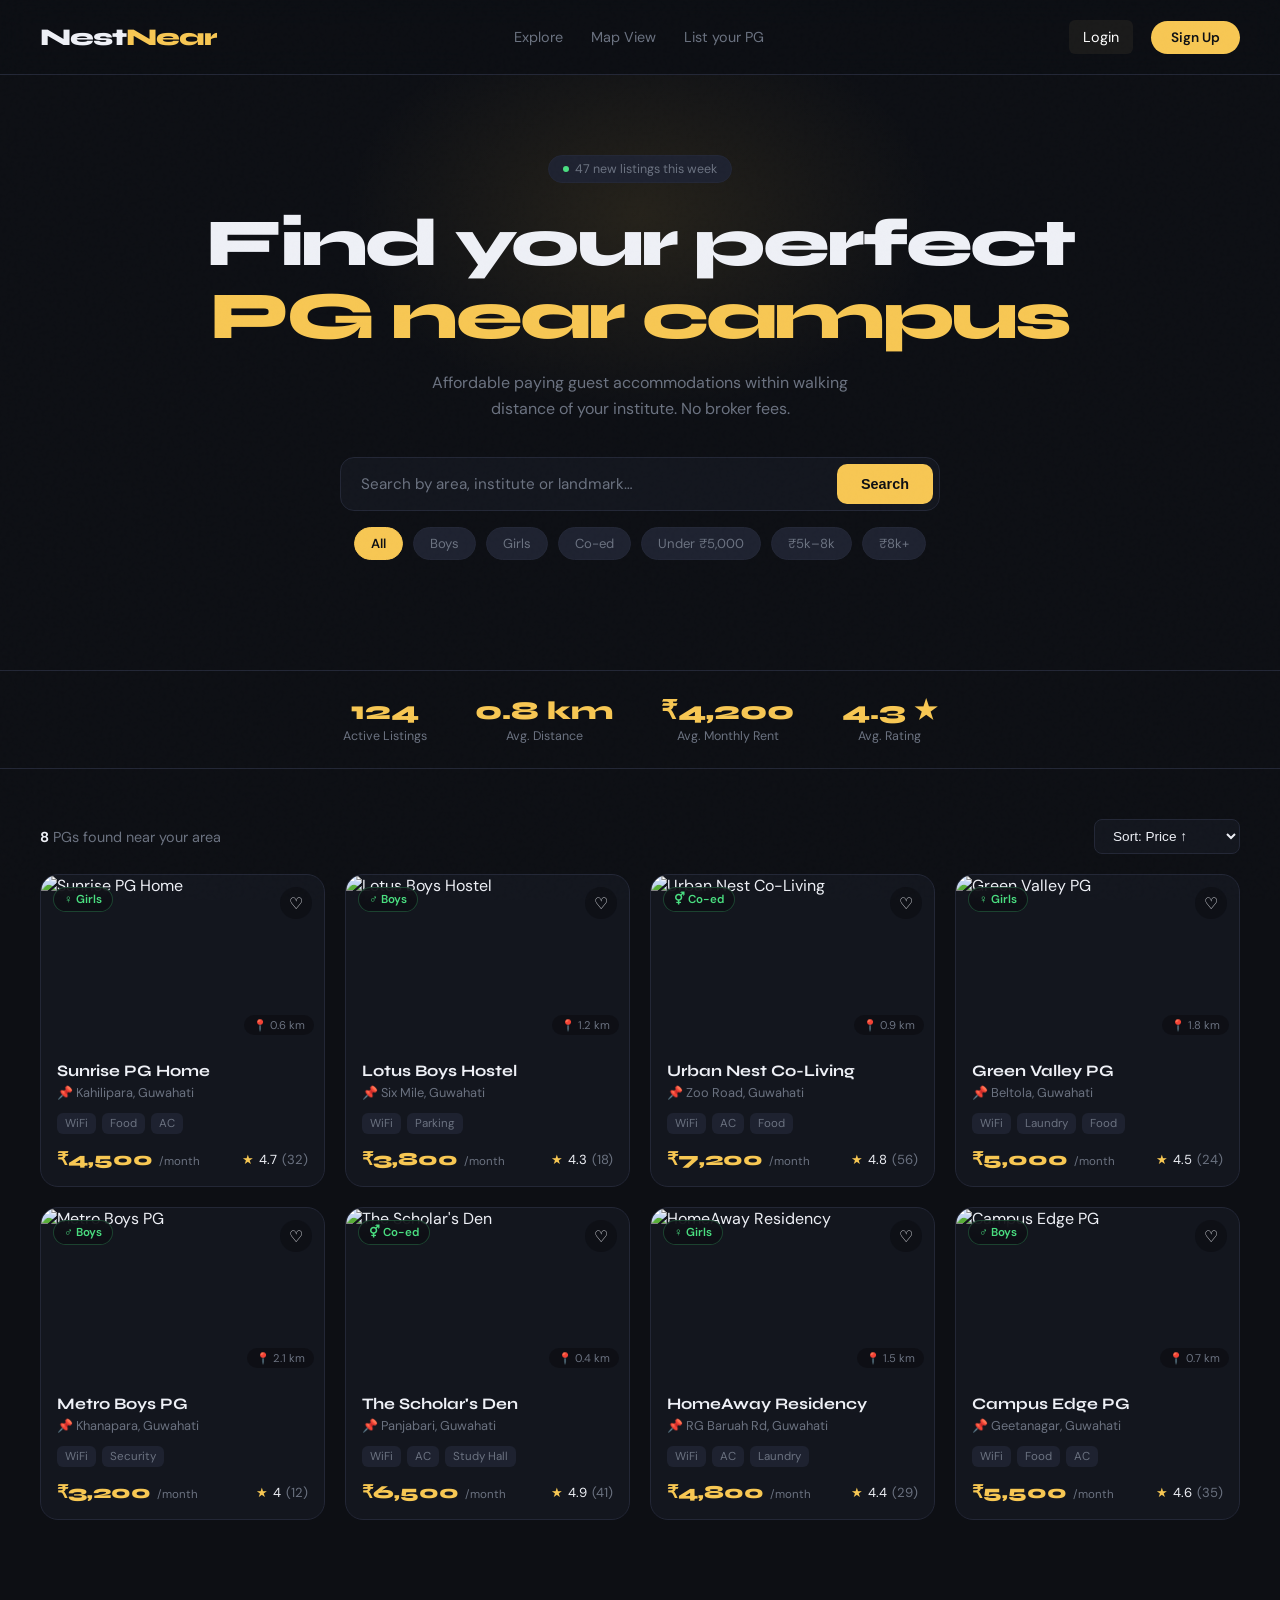
==== commit 92c56e72: "Update index.html" ====
--- a/frontend/index.html
+++ b/frontend/index.html
@@ -57,31 +57,6 @@
  
   <!-- MAIN -->
   <div class="main" id="mainSection">
-    <!-- SIDEBAR -->
-    <aside class="sidebar">
-      <div class="sidebar-card">
-        <div class="sidebar-title">Price Range</div>
-        <input type="range" min="1500" max="15000" value="8000" oninput="updateRange(this)" />
-        <div class="range-labels"><span>₹1,500</span><span id="rangeVal">₹8,000</span></div>
-      </div>
-      <div class="sidebar-card">
-        <div class="sidebar-title">Distance from Campus</div>
-        <input type="range" min="0.2" max="5" step="0.1" value="2" oninput="updateDist(this)" />
-        <div class="range-labels"><span>0.2 km</span><span id="distVal">2.0 km</span></div>
-      </div>
-      <div class="sidebar-card">
-        <div class="sidebar-title">Amenities</div>
-        <div class="checkbox-group">
-          <div class="check-item"><input type="checkbox" id="wifi" checked /><label for="wifi">WiFi</label></div>
-          <div class="check-item"><input type="checkbox" id="food" /><label for="food">Food Included</label></div>
-          <div class="check-item"><input type="checkbox" id="ac" /><label for="ac">Air Conditioning</label></div>
-          <div class="check-item"><input type="checkbox" id="laundry" /><label for="laundry">Laundry</label></div>
-          <div class="check-item"><input type="checkbox" id="parking" /><label for="parking">Parking</label></div>
-          <div class="check-item"><input type="checkbox" id="security" /><label for="security">24/7 Security</label></div>
-        </div>
-      </div>
-    </aside>
- 
     <!-- LISTINGS -->
     <div class="listings">
       <div class="listings-header">
